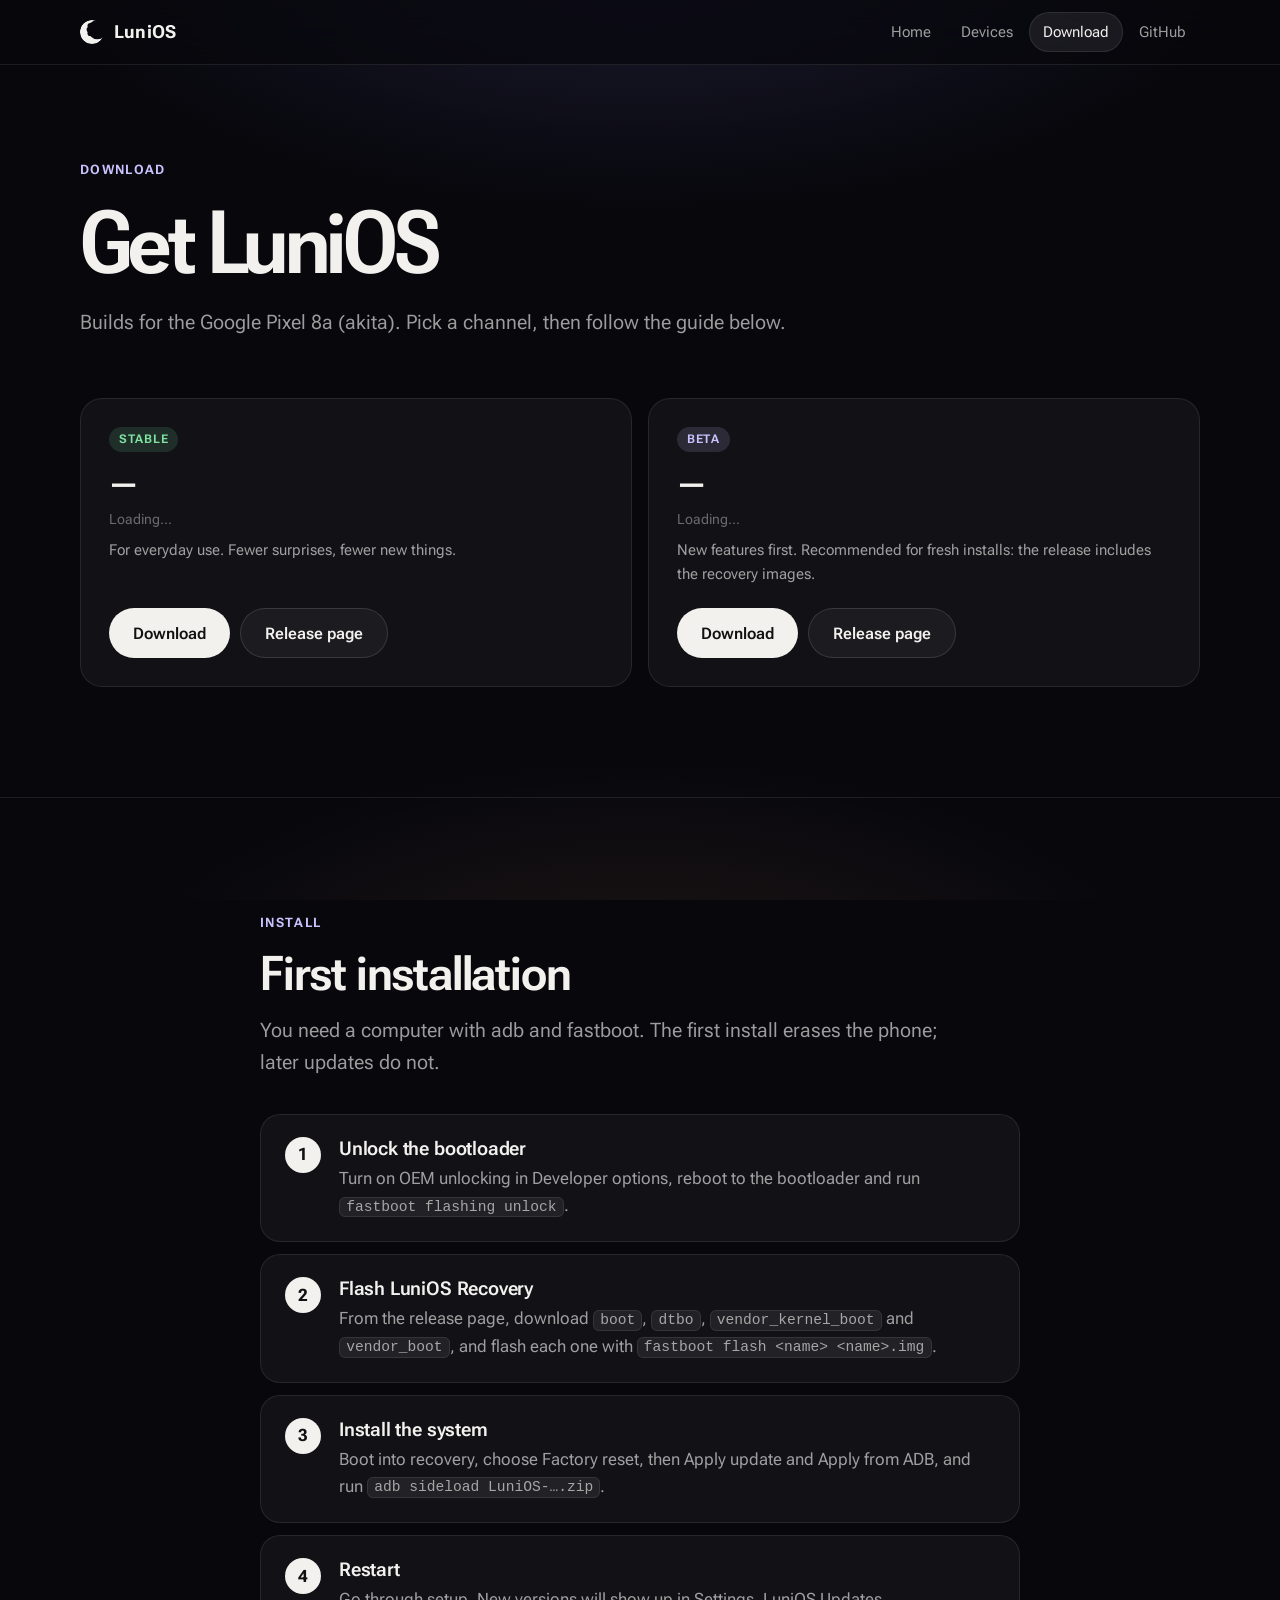
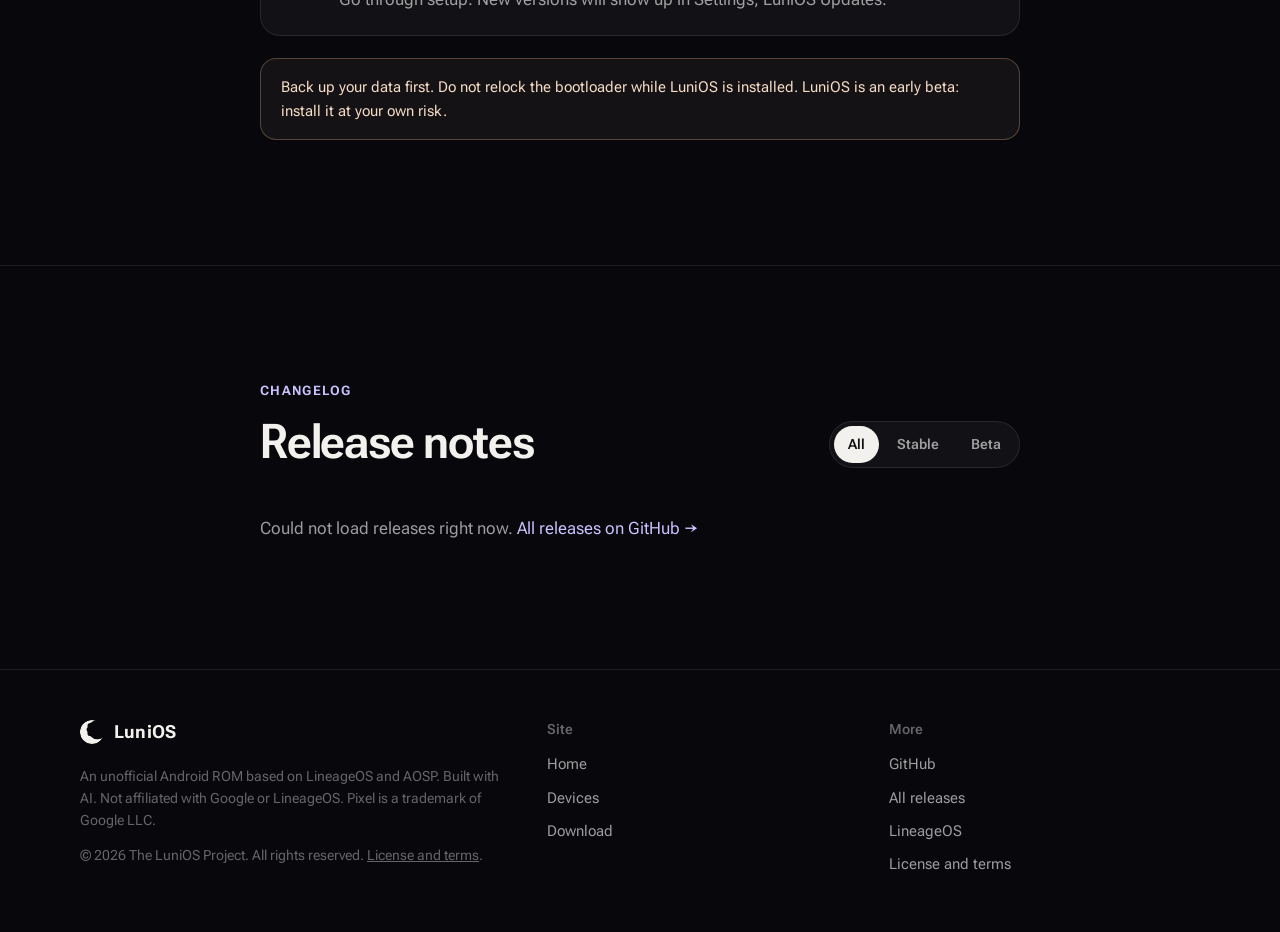
==== docs/download.html @ f3adbbf8 "Add LuniOS website" ====
<!doctype html>
<html lang="en">
<head>
<meta charset="utf-8">
<meta name="viewport" content="width=device-width, initial-scale=1, viewport-fit=cover">
<title>Download · LuniOS</title>
<meta name="description" content="Download LuniOS for the Google Pixel 8a and learn how to install it.">
<meta name="theme-color" content="#07070C">
<meta name="color-scheme" content="dark">
<meta property="og:title" content="LuniOS">
<meta property="og:description" content="A calm, glassy Android ROM based on LineageOS. First device: Pixel 8a.">
<meta property="og:image" content="assets/shots/luni-settings.webp">
<link rel="icon" href="assets/favicon.svg" type="image/svg+xml">
<link rel="preconnect" href="https://fonts.googleapis.com">
<link rel="preconnect" href="https://fonts.gstatic.com" crossorigin>
<link href="https://fonts.googleapis.com/css2?family=Roboto+Flex:opsz,wght@8..144,300..800&display=swap" rel="stylesheet">
<link rel="stylesheet" href="css/site.css">
<script>document.documentElement.classList.add('js')</script>
</head>
<body>
<a class="skip" href="#main">Skip to content</a>

<header class="nav">
  <div class="wrap nav-in">
    <a class="brand" href="./"><img src="assets/logo.svg" width="24" height="24" alt="">LuniOS</a>
    <nav class="links" id="links" aria-label="Main">
      <span class="pill" aria-hidden="true"></span>
      <a href="./">Home</a>
      <a href="devices.html">Devices</a>
      <a href="download.html" aria-current="page">Download</a>
      <a href="https://github.com/project-patina/lunios-updates">GitHub</a>
    </nav>
    <button class="menu-btn" type="button" id="menu" aria-label="Menu" aria-expanded="false" aria-controls="links"><span></span><span></span></button>
  </div>
</header>

<main id="main">

  <section class="page-head">
    <div class="wrap">
      <span class="kicker rv">Download</span>
      <h1 class="rv" style="--d:1">Get LuniOS</h1>
      <p class="lead rv" style="--d:2">Builds for the Google Pixel 8a (akita). Pick a channel, then follow the guide below.</p>
    </div>
  </section>

  <section class="section" style="padding-top:20px">
    <div class="wrap">
      <div class="channels">
        <article class="chan rv" id="ch-RELEASE">
          <span class="pill-tag">Stable</span>
          <h3 class="v">&mdash;</h3>
          <p class="meta">Loading…</p>
          <p class="desc">For everyday use. Fewer surprises, fewer new things.</p>
          <div class="btns"><a class="btn btn-primary dl" href="https://github.com/project-patina/lunios-updates/releases">Download</a><a class="btn btn-ghost page" href="https://github.com/project-patina/lunios-updates/releases">Release page</a></div>
        </article>
        <article class="chan rv" style="--d:1" id="ch-BETA">
          <span class="pill-tag beta">Beta</span>
          <h3 class="v">&mdash;</h3>
          <p class="meta">Loading…</p>
          <p class="desc">New features first. Recommended for fresh installs: the release includes the recovery images.</p>
          <div class="btns"><a class="btn btn-primary dl" href="https://github.com/project-patina/lunios-updates/releases">Download</a><a class="btn btn-ghost page" href="https://github.com/project-patina/lunios-updates/releases">Release page</a></div>
        </article>
      </div>
    </div>
  </section>

  <section class="section" id="install">
    <div class="narrow">
      <span class="kicker rv">Install</span>
      <h2 class="rv">First installation</h2>
      <p class="lead rv">You need a computer with adb and fastboot. The first install erases the phone; later updates do not.</p>
      <ol class="steps">
        <li class="rv"><div><h3>Unlock the bootloader</h3><p>Turn on OEM unlocking in Developer options, reboot to the bootloader and run <code>fastboot flashing unlock</code>.</p></div></li>
        <li class="rv"><div><h3>Flash LuniOS Recovery</h3><p>From the release page, download <code>boot</code>, <code>dtbo</code>, <code>vendor_kernel_boot</code> and <code>vendor_boot</code>, and flash each one with <code>fastboot flash &lt;name&gt; &lt;name&gt;.img</code>.</p></div></li>
        <li class="rv"><div><h3>Install the system</h3><p>Boot into recovery, choose Factory reset, then Apply update and Apply from ADB, and run <code>adb sideload LuniOS-….zip</code>.</p></div></li>
        <li class="rv"><div><h3>Restart</h3><p>Go through setup. New versions will show up in Settings, LuniOS Updates.</p></div></li>
      </ol>
      <p class="note rv">Back up your data first. Do not relock the bootloader while LuniOS is installed. LuniOS is an early beta: install it at your own risk.</p>
    </div>
  </section>

  <section class="section" id="changelog">
    <div class="narrow">
      <div class="feed-head">
        <div>
          <span class="kicker rv">Changelog</span>
          <h2 class="rv" style="margin:0">Release notes</h2>
        </div>
        <div class="seg rv" role="tablist" id="feed-tabs">
          <button role="tab" data-c="all" aria-selected="true">All</button>
          <button role="tab" data-c="RELEASE" aria-selected="false">Stable</button>
          <button role="tab" data-c="BETA" aria-selected="false">Beta</button>
        </div>
      </div>
      <div class="feed" id="feed"><p class="muted">Loading…</p></div>
    </div>
  </section>

</main>

<footer class="foot">
  <div class="wrap foot-in">
    <div>
      <a class="brand" href="./"><img src="assets/logo.svg" width="24" height="24" alt="">LuniOS</a>
      <p>An unofficial Android ROM based on LineageOS and AOSP. Built with AI. Not affiliated with Google or LineageOS. Pixel is a trademark of Google LLC.</p>
      <p>© 2026 The LuniOS Project. All rights reserved. <a href="legal.html" style="text-decoration:underline">License and terms</a>.</p>
    </div>
    <div><h4>Site</h4><ul><li><a href="./">Home</a></li><li><a href="devices.html">Devices</a></li><li><a href="download.html">Download</a></li></ul></div>
    <div><h4>More</h4><ul><li><a href="https://github.com/project-patina/lunios-updates">GitHub</a></li><li><a href="https://github.com/project-patina/lunios-updates/releases">All releases</a></li><li><a href="https://lineageos.org">LineageOS</a></li><li><a href="legal.html">License and terms</a></li></ul></div>
  </div>
</footer>

<script src="js/site.js" defer></script>
</body>
</html>
---- docs/css/site.css ----
/* LuniOS website. Static, GitHub Pages friendly (relative paths, no build step). */
@view-transition { navigation: auto; }

:root {
  --bg: #07070C;
  --bg-2: #0D0D15;
  --ink: #F3F1EE;
  --mute: rgba(243, 241, 238, .64);
  --faint: rgba(243, 241, 238, .40);
  --line: rgba(255, 255, 255, .09);
  --card: rgba(255, 255, 255, .045);
  --card-hi: rgba(255, 255, 255, .075);
  --rim: rgba(255, 255, 255, .13);
  --accent: #C9C2FF;
  --accent-ink: #15131F;
  --warm: #F5C8A4;
  --ok: #7EE2A0;
  --spring: cubic-bezier(.34, 1.4, .64, 1);
  --ease: cubic-bezier(.22, 1, .36, 1);
  color-scheme: dark;
}
* { box-sizing: border-box; }
html { scroll-behavior: smooth; -webkit-text-size-adjust: 100%; }
body {
  margin: 0; background: var(--bg); color: var(--ink);
  font-family: "Roboto Flex", system-ui, -apple-system, "Segoe UI", sans-serif;
  font-size: 17px; line-height: 1.6; -webkit-font-smoothing: antialiased; overflow-x: hidden;
}
body::before { /* calm night sky behind everything */
  content: ""; position: fixed; inset: 0; z-index: -1; pointer-events: none;
  background:
    radial-gradient(70% 45% at 50% -8%, rgba(150, 140, 255, .16), transparent 70%),
    radial-gradient(60% 40% at 50% 112%, rgba(245, 170, 120, .10), transparent 70%),
    var(--bg);
}
img { display: block; max-width: 100%; }
a { color: inherit; text-decoration: none; }
button { font: inherit; color: inherit; background: none; border: 0; cursor: pointer; padding: 0; }
code { font-family: ui-monospace, "SF Mono", Menlo, monospace; font-size: .86em; background: rgba(255,255,255,.07); border: 1px solid var(--line); padding: .1em .42em; border-radius: 6px; }
:focus-visible { outline: 2px solid var(--accent); outline-offset: 3px; border-radius: 10px; }
.skip { position: absolute; left: -999px; top: 8px; z-index: 100; background: var(--ink); color: var(--bg); padding: 8px 14px; border-radius: 10px; }
.skip:focus { left: 12px; }
.wrap { width: min(1120px, 100% - 32px); margin-inline: auto; }
.narrow { width: min(760px, 100% - 32px); margin-inline: auto; }
.muted { color: var(--mute); }
.small { font-size: 14px; }

/* ---------- nav (persists across page transitions) ---------- */
.nav { position: sticky; top: 0; z-index: 50; view-transition-name: nav; background: rgba(7,7,12,.72); -webkit-backdrop-filter: blur(18px) saturate(140%); backdrop-filter: blur(18px) saturate(140%); border-bottom: 1px solid var(--line); }
.nav-in { display: flex; align-items: center; gap: 8px; height: 64px; }
.brand { display: inline-flex; align-items: center; gap: 10px; font-weight: 700; font-size: 18px; letter-spacing: .01em; margin-right: auto; }
.brand img { width: 24px; height: 24px; }
.links { position: relative; display: flex; gap: 2px; }
.links a { position: relative; z-index: 1; padding: 8px 14px; border-radius: 999px; font-size: 15px; color: var(--mute); transition: color .25s; }
.links a:hover, .links a[aria-current="page"] { color: var(--ink); }
.links .pill { position: absolute; z-index: 0; top: 0; height: 100%; border-radius: 999px; background: var(--card-hi); border: 1px solid var(--line); transition: left .5s var(--spring), width .5s var(--spring), opacity .2s; opacity: 0; pointer-events: none; }
.menu-btn { display: none; width: 40px; height: 40px; border-radius: 50%; border: 1px solid var(--line); }
.menu-btn span { display: block; width: 16px; height: 1.5px; margin: 4px auto; background: var(--ink); }
@media (max-width: 820px) {
  .menu-btn { display: block; }
  .links { position: absolute; top: 64px; left: 0; right: 0; flex-direction: column; padding: 8px 16px 16px; background: rgba(7,7,12,.96); border-bottom: 1px solid var(--line); transform: translateY(-8px); opacity: 0; pointer-events: none; transition: opacity .25s, transform .35s var(--ease); }
  .links.open { opacity: 1; transform: none; pointer-events: auto; }
  .links a { padding: 12px 8px; font-size: 17px; }
  .links .pill { display: none; }
}

/* ---------- buttons ---------- */
.btn { display: inline-flex; align-items: center; justify-content: center; gap: 8px; height: 50px; padding: 0 24px; border-radius: 999px; font-weight: 600; font-size: 16px; transition: transform .45s var(--spring), background .25s, border-color .25s; }
.btn:hover { transform: translateY(-2px); }
.btn:active { transform: scale(.95); transition-duration: .12s; }
.btn-primary { background: var(--ink); color: #111; }
.btn-ghost { border: 1px solid var(--rim); background: var(--card); }
.btn-ghost:hover { border-color: rgba(255,255,255,.26); }
.btn-sm { height: 40px; padding: 0 16px; font-size: 14px; }

/* ---------- type ---------- */
h1, h2, h3 { margin: 0; font-weight: 600; letter-spacing: -.025em; line-height: 1.08; }
h1 { font-size: clamp(44px, 7vw, 88px); letter-spacing: -.04em; }
h2 { font-size: clamp(30px, 4.2vw, 48px); margin-bottom: 14px; text-wrap: balance; }
h3 { font-size: 19px; letter-spacing: -.01em; margin-bottom: 8px; line-height: 1.25; }
.kicker { display: inline-block; margin-bottom: 14px; color: var(--accent); font-size: 13px; font-weight: 700; letter-spacing: .1em; text-transform: uppercase; }
.lead { font-size: clamp(17px, 1.7vw, 20px); color: var(--mute); margin: 0; max-width: 36em; text-wrap: pretty; }
.center { text-align: center; }
.center .lead { margin-inline: auto; }
.section { padding: 110px 0; }
.section + .section { border-top: 1px solid var(--line); }
@media (max-width: 760px) { .section { padding: 76px 0; } }

/* ---------- page transitions + scroll reveal ---------- */
main { view-transition-name: page; }
::view-transition-old(page) { animation: page-out .28s var(--ease) both; }
::view-transition-new(page) { animation: page-in .55s var(--ease) both; }
@keyframes page-out { to { opacity: 0; transform: translateY(-14px); filter: blur(4px); } }
@keyframes page-in { from { opacity: 0; transform: translateY(22px); filter: blur(6px); } }
.js .rv { opacity: 0; transform: translateY(28px); transition: opacity .9s var(--ease), transform 1s var(--ease); transition-delay: calc(var(--d, 0) * 90ms); }
.js .rv.in { opacity: 1; transform: none; }

/* ---------- hero ---------- */
.hero { padding: 90px 0 0; text-align: center; overflow: hidden; }
.hero .lead { margin: 22px auto 34px; }
.badge-line { display: inline-flex; align-items: center; gap: 10px; padding: 6px 14px 6px 8px; border-radius: 999px; border: 1px solid var(--line); background: var(--card); font-size: 14px; color: var(--mute); margin-bottom: 28px; transition: border-color .2s, color .2s; }
.badge-line:hover { color: var(--ink); border-color: var(--rim); }
.badge-line b { padding: 2px 9px; border-radius: 999px; font-size: 12px; background: var(--accent); color: var(--accent-ink); }
.cta { display: flex; gap: 12px; justify-content: center; flex-wrap: wrap; }
.hero-phones { position: relative; height: clamp(400px, 58vw, 660px); margin-top: 64px; }
.hero-phones img { position: absolute; left: 50%; top: 0; width: clamp(190px, 25vw, 300px); height: auto; transform-origin: 50% 100%; filter: drop-shadow(0 40px 50px rgba(0,0,0,.6)); transition: transform 1.5s var(--spring), opacity 1s var(--ease); }
.hero-phones .p1 { z-index: 1; transform: translateX(-50%) translateX(-80%) rotate(-8deg) translateY(56px) scale(.9); }
.hero-phones .p2 { z-index: 2; transform: translateX(-50%); }
.hero-phones .p3 { z-index: 1; transform: translateX(-50%) translateX(80%) rotate(8deg) translateY(56px) scale(.9); }
.hero-phones .p1, .hero-phones .p3 { transition-delay: .2s; }
.js .hero-phones:not(.in) img { opacity: 0; transform: translateX(-50%) translateY(180px) scale(.88); }
@media (max-width: 600px) {
  .hero-phones .p1 { transform: translateX(-50%) translateX(-56%) rotate(-6deg) translateY(46px) scale(.84); }
  .hero-phones .p3 { transform: translateX(-50%) translateX(56%) rotate(6deg) translateY(46px) scale(.84); }
}
.hero-fade { position: relative; z-index: 3; height: 120px; margin-top: -120px; background: linear-gradient(transparent, var(--bg)); }

/* ---------- about ---------- */
.about { display: grid; grid-template-columns: 1.1fr .9fr; gap: 56px; align-items: start; }
.about .lead + .lead { margin-top: 16px; }
.facts { display: grid; grid-template-columns: 1fr 1fr; gap: 1px; margin: 0; background: var(--line); border: 1px solid var(--line); border-radius: 22px; overflow: hidden; }
.facts div { background: var(--bg-2); padding: 20px 22px; }
.facts dt { font-size: 13px; color: var(--faint); }
.facts dd { margin: 2px 0 0; font-size: 18px; font-weight: 600; }
@media (max-width: 860px) { .about { grid-template-columns: 1fr; gap: 36px; } }

/* ---------- why grid ---------- */
.why { display: grid; grid-template-columns: repeat(3, 1fr); gap: 16px; margin-top: 48px; }
.why article { padding: 26px; border-radius: 22px; background: var(--card); border: 1px solid var(--line); transition: transform .6s var(--spring), border-color .3s, background .3s; }
.why article:hover { transform: translateY(-4px); border-color: var(--rim); background: var(--card-hi); }
.why p { margin: 0; color: var(--mute); font-size: 15.5px; }
.ic { width: 44px; height: 44px; border-radius: 14px; display: grid; place-items: center; margin-bottom: 18px; background: rgba(201,194,255,.12); color: var(--accent); }
.ic svg { width: 22px; height: 22px; fill: none; stroke: currentColor; stroke-width: 1.8; stroke-linecap: round; stroke-linejoin: round; }
@media (max-width: 900px) { .why { grid-template-columns: 1fr 1fr; } }
@media (max-width: 600px) { .why { grid-template-columns: 1fr; } }

/* ---------- screenshot gallery ---------- */
.gal-head { display: flex; justify-content: space-between; align-items: end; gap: 20px; flex-wrap: wrap; }
.gallery { margin-top: 36px; display: grid; grid-auto-flow: column; grid-auto-columns: clamp(200px, 23vw, 250px); gap: 26px; overflow-x: auto; padding: 20px max(16px, (100% - 1120px) / 2) 34px; scroll-snap-type: x mandatory; scroll-padding-inline: max(16px, (100% - 1120px) / 2); scrollbar-width: none; cursor: grab; overscroll-behavior-x: contain; }
.gallery::-webkit-scrollbar { display: none; }
.gallery.drag { cursor: grabbing; scroll-snap-type: none; }
.shot img { width: 100%; height: auto; border-radius: 26px; border: 1px solid rgba(255,255,255,.1); box-shadow: 0 30px 60px -30px rgba(0,0,0,.8); background: #111; }
.gallery figure { margin: 0; scroll-snap-align: start; transition: transform .7s var(--spring), opacity .5s; user-select: none; }
.gallery img { -webkit-user-drag: none; pointer-events: none; }
.gallery figcaption { margin-top: 16px; text-align: center; }
.gallery figcaption b { display: block; font-size: 15px; font-weight: 600; }
.gallery figcaption span { font-size: 13.5px; color: var(--faint); }
.gal-ctl { display: flex; gap: 10px; }
.gal-ctl button { width: 44px; height: 44px; border-radius: 50%; border: 1px solid var(--rim); background: var(--card); display: grid; place-items: center; transition: transform .45s var(--spring), border-color .2s, opacity .2s; }
.gal-ctl button:hover { border-color: rgba(255,255,255,.3); }
.gal-ctl button:active { transform: scale(.88); }
.gal-ctl button:disabled { opacity: .35; cursor: default; }
.gal-ctl svg { width: 18px; height: 18px; fill: none; stroke: currentColor; stroke-width: 2; stroke-linecap: round; stroke-linejoin: round; }

/* ---------- honesty ---------- */
.honest { display: grid; grid-template-columns: repeat(3, 1fr); gap: 16px; margin-top: 44px; }
.honest article { padding: 28px; border-radius: 22px; border: 1px solid var(--line); background: linear-gradient(180deg, rgba(255,255,255,.05), rgba(255,255,255,.02)); }
.honest p { margin: 0; color: var(--mute); font-size: 15.5px; }
.honest p + p { margin-top: 10px; }
.tag { display: inline-block; margin-bottom: 16px; padding: 4px 11px; border-radius: 999px; font-size: 12px; font-weight: 700; letter-spacing: .04em; border: 1px solid var(--rim); color: var(--mute); }
.tag.ai { color: var(--accent); border-color: rgba(201,194,255,.35); }
.tag.lock { color: var(--warm); border-color: rgba(245,200,164,.35); }
.tag.base { color: var(--ok); border-color: rgba(126,226,160,.35); }
@media (max-width: 900px) { .honest { grid-template-columns: 1fr; } }

/* ---------- devices ---------- */
.devices { display: grid; grid-template-columns: 1.7fr 1fr; gap: 16px; margin-top: 40px; align-items: stretch; }
@media (max-width: 880px) { .devices { grid-template-columns: 1fr; } }
.dev { padding: 26px; border-radius: 22px; border: 1px solid var(--line); background: var(--card); display: flex; flex-direction: column; }
.dev .code { font-family: ui-monospace, Menlo, monospace; font-size: 13px; color: var(--faint); }
.dev h3 { font-size: 26px; margin: 8px 0 12px; }
.dev dl { display: grid; grid-template-columns: auto 1fr; gap: 6px 16px; margin: 4px 0 24px; font-size: 14.5px; }
.dev dt { color: var(--faint); }
.dev dd { margin: 0; }
.dev p { margin: 0 0 22px; color: var(--mute); font-size: 15.5px; }
.dev .btn { margin-top: auto; align-self: flex-start; }
.dev.add { border-style: dashed; background: transparent; }
.dev-row { display: grid; grid-template-columns: minmax(150px, 210px) 1fr; gap: 32px; align-items: center; margin-bottom: 22px; }
.device-img { width: 100%; height: auto; filter: drop-shadow(0 30px 40px rgba(0,0,0,.55)); }
@media (max-width: 520px) { .dev-row { grid-template-columns: 1fr; } .device-img { width: 75%; margin-inline: auto; } }
.status { display: inline-flex; align-items: center; gap: 8px; font-size: 13px; font-weight: 600; color: var(--ok); }
.status::before { content: ""; width: 8px; height: 8px; border-radius: 50%; background: currentColor; box-shadow: 0 0 0 4px rgba(126,226,160,.15); }
.status.soon { color: var(--faint); }
.status.soon::before { box-shadow: none; }

/* ---------- download ---------- */
.channels { display: grid; grid-template-columns: 1fr 1fr; gap: 16px; margin-top: 40px; }
.chan { padding: 28px; border-radius: 22px; border: 1px solid var(--line); background: var(--card); display: flex; flex-direction: column; min-height: 250px; }
.chan h3 { font-size: 32px; margin: 12px 0 4px; }
.chan .meta { color: var(--faint); font-size: 14px; margin: 0 0 8px; }
.chan .desc { color: var(--mute); font-size: 15px; margin: 0 0 22px; }
.chan .btns { display: flex; gap: 10px; flex-wrap: wrap; margin-top: auto; }
.pill-tag { align-self: flex-start; padding: 3px 10px; border-radius: 999px; font-size: 12px; font-weight: 700; letter-spacing: .06em; text-transform: uppercase; background: rgba(126,226,160,.14); color: var(--ok); }
.pill-tag.beta { background: rgba(201,194,255,.14); color: var(--accent); }
@media (max-width: 760px) { .channels { grid-template-columns: 1fr; } }
.steps { counter-reset: s; list-style: none; padding: 0; margin: 36px 0 0; display: grid; gap: 12px; }
.steps li { counter-increment: s; display: grid; grid-template-columns: 36px 1fr; gap: 18px; padding: 22px 24px; border-radius: 20px; border: 1px solid var(--line); background: var(--card); }
.steps li::before { content: counter(s); width: 36px; height: 36px; border-radius: 50%; display: grid; place-items: center; font-weight: 700; background: var(--ink); color: #111; }
.steps h3 { margin-bottom: 4px; }
.steps p { margin: 0; color: var(--mute); }
.note { margin-top: 22px; padding: 16px 20px; border-radius: 16px; border: 1px solid rgba(245,200,164,.28); background: rgba(245,200,164,.06); color: #F5DCC6; font-size: 15px; }
.feed { margin-top: 30px; display: grid; gap: 12px; }
.rel { padding: 22px 24px; border-radius: 20px; border: 1px solid var(--line); background: var(--card); }
.rel-top { display: flex; align-items: center; gap: 12px; flex-wrap: wrap; }
.rel-top b { font-size: 18px; }
.rel-top time { margin-left: auto; color: var(--faint); font-size: 14px; }
.rel-body { color: var(--mute); font-size: 15px; margin-top: 10px; }
.rel-body h4 { color: var(--ink); font-size: 14.5px; margin: 14px 0 4px; }
.rel-body ul { margin: 4px 0; padding-left: 20px; }
.rel-body p { margin: 6px 0; }
.rel-body strong { color: var(--ink); font-weight: 600; }
.rel summary { cursor: pointer; color: var(--accent); font-size: 14px; font-weight: 600; margin-top: 10px; }
.seg { display: inline-flex; gap: 4px; padding: 4px; border-radius: 999px; border: 1px solid var(--line); background: var(--card); }
.seg button { padding: 7px 14px; border-radius: 999px; font-size: 14px; font-weight: 600; color: var(--mute); transition: background .3s, color .2s; }
.seg button[aria-selected="true"] { background: var(--ink); color: #111; }
.feed-head { display: flex; justify-content: space-between; align-items: end; gap: 16px; flex-wrap: wrap; }

/* ---------- FAQ ---------- */
.faq details { border-bottom: 1px solid var(--line); }
.faq summary { cursor: pointer; list-style: none; display: flex; justify-content: space-between; gap: 16px; padding: 22px 0; font-size: 18px; font-weight: 600; }
.faq summary::-webkit-details-marker { display: none; }
.faq summary::after { content: "+"; color: var(--mute); font-size: 24px; line-height: 1; transition: transform .45s var(--spring); }
.faq details[open] summary::after { transform: rotate(45deg); }
.faq p { margin: 0 0 22px; color: var(--mute); }

/* ---------- page header (subpages) ---------- */
.page-head { padding: 90px 0 0; }
.page-head .lead { margin-top: 16px; }

/* ---------- legal ---------- */
.legal { color: var(--mute); font-size: 16.5px; }
.legal h2 { font-size: 24px; color: var(--ink); margin: 40px 0 10px; }
.legal p { margin: 0 0 14px; }
.legal p:first-child { color: var(--ink); font-weight: 600; }
.legal ul { margin: 0 0 14px; padding-left: 22px; }
.legal li { margin: 6px 0; }
.legal a { color: var(--accent); text-decoration: underline; text-underline-offset: 3px; }

/* ---------- footer ---------- */
.foot { border-top: 1px solid var(--line); padding: 48px 0 56px; }
.foot-in { display: grid; grid-template-columns: 1.4fr 1fr 1fr; gap: 32px; }
.foot p { margin: 12px 0 0; color: var(--faint); font-size: 14px; max-width: 34em; }
.foot h4 { margin: 0 0 10px; font-size: 14px; color: var(--faint); font-weight: 600; }
.foot ul { list-style: none; padding: 0; margin: 0; display: grid; gap: 6px; }
.foot ul a { color: var(--mute); font-size: 15px; }
.foot ul a:hover { color: var(--ink); }
@media (max-width: 760px) { .foot-in { grid-template-columns: 1fr 1fr; } .foot-in > :first-child { grid-column: 1 / -1; } }

@media (prefers-reduced-motion: reduce) {
  *, *::before, *::after { animation: none !important; transition-duration: .01ms !important; }
  ::view-transition-old(page), ::view-transition-new(page) { animation: none; }
  .js .rv { opacity: 1; transform: none; }
  .js .hero-phones:not(.in) img { opacity: 1; }
}
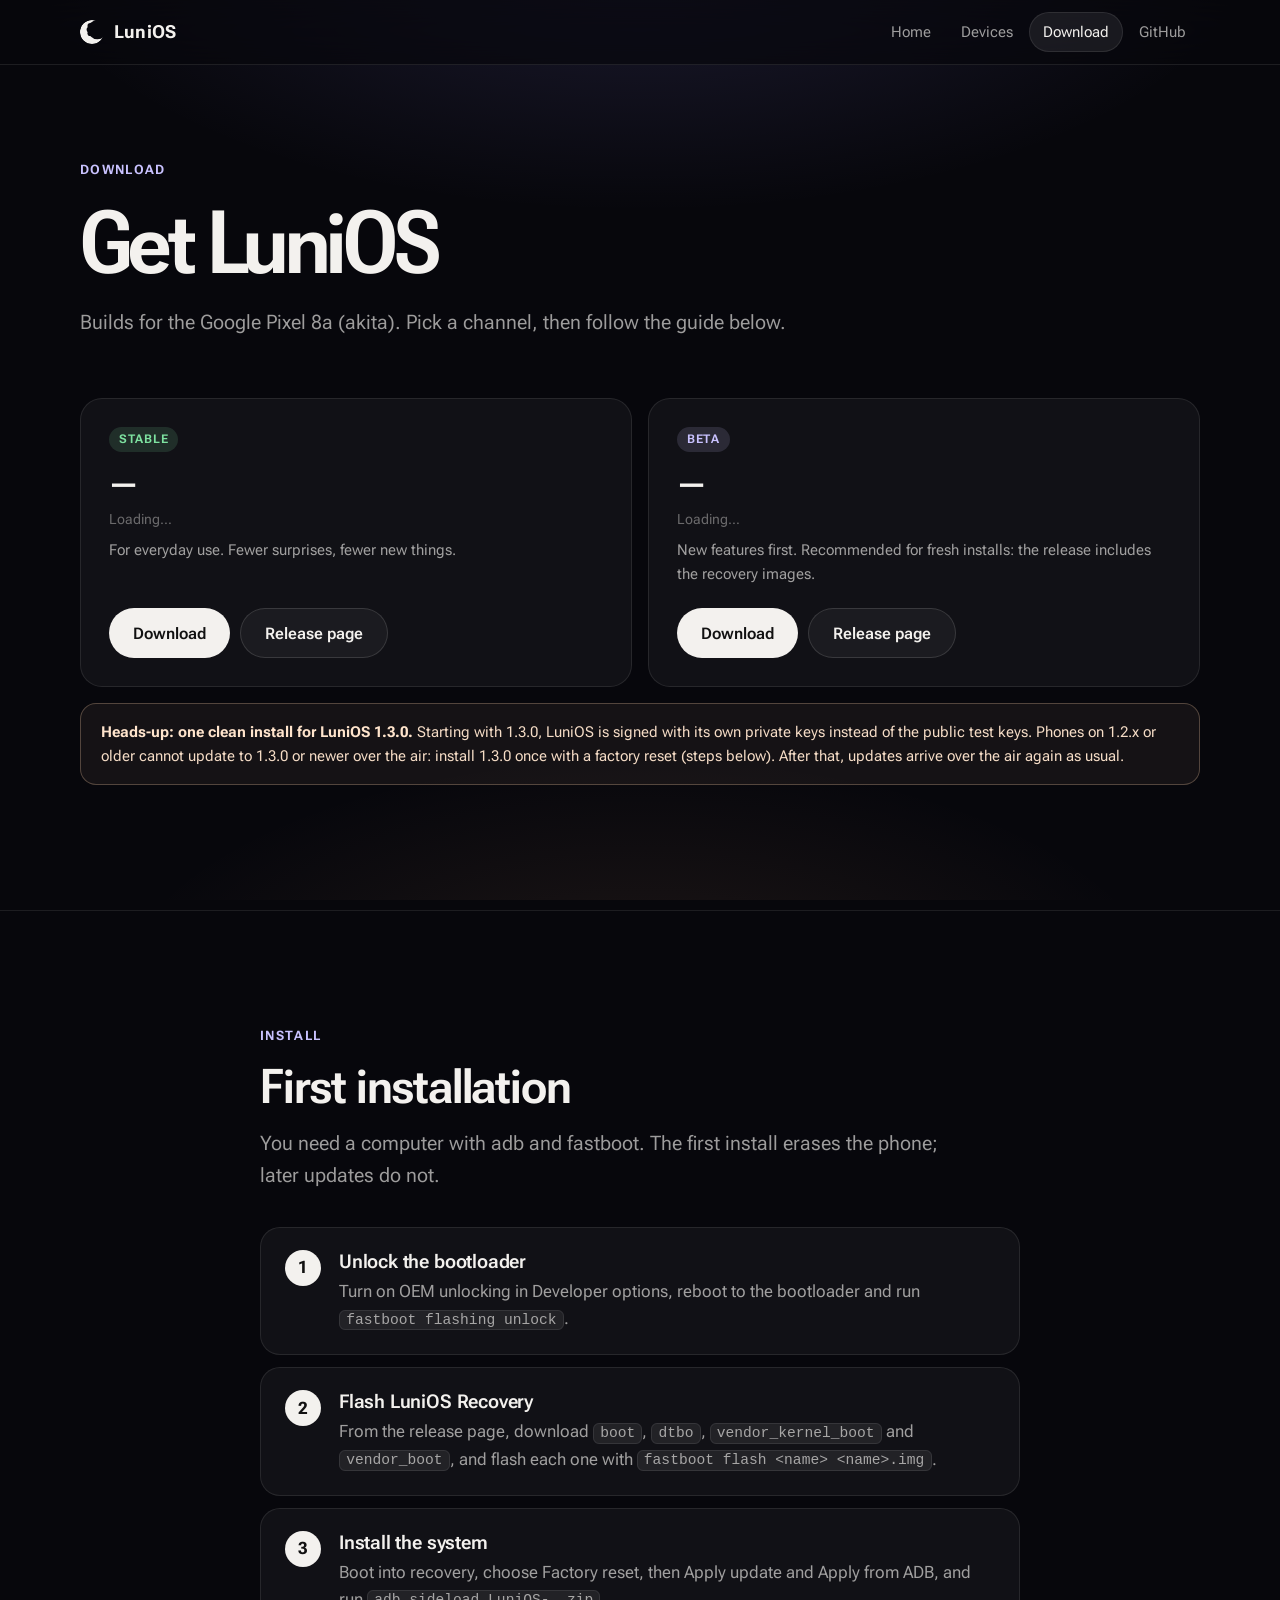
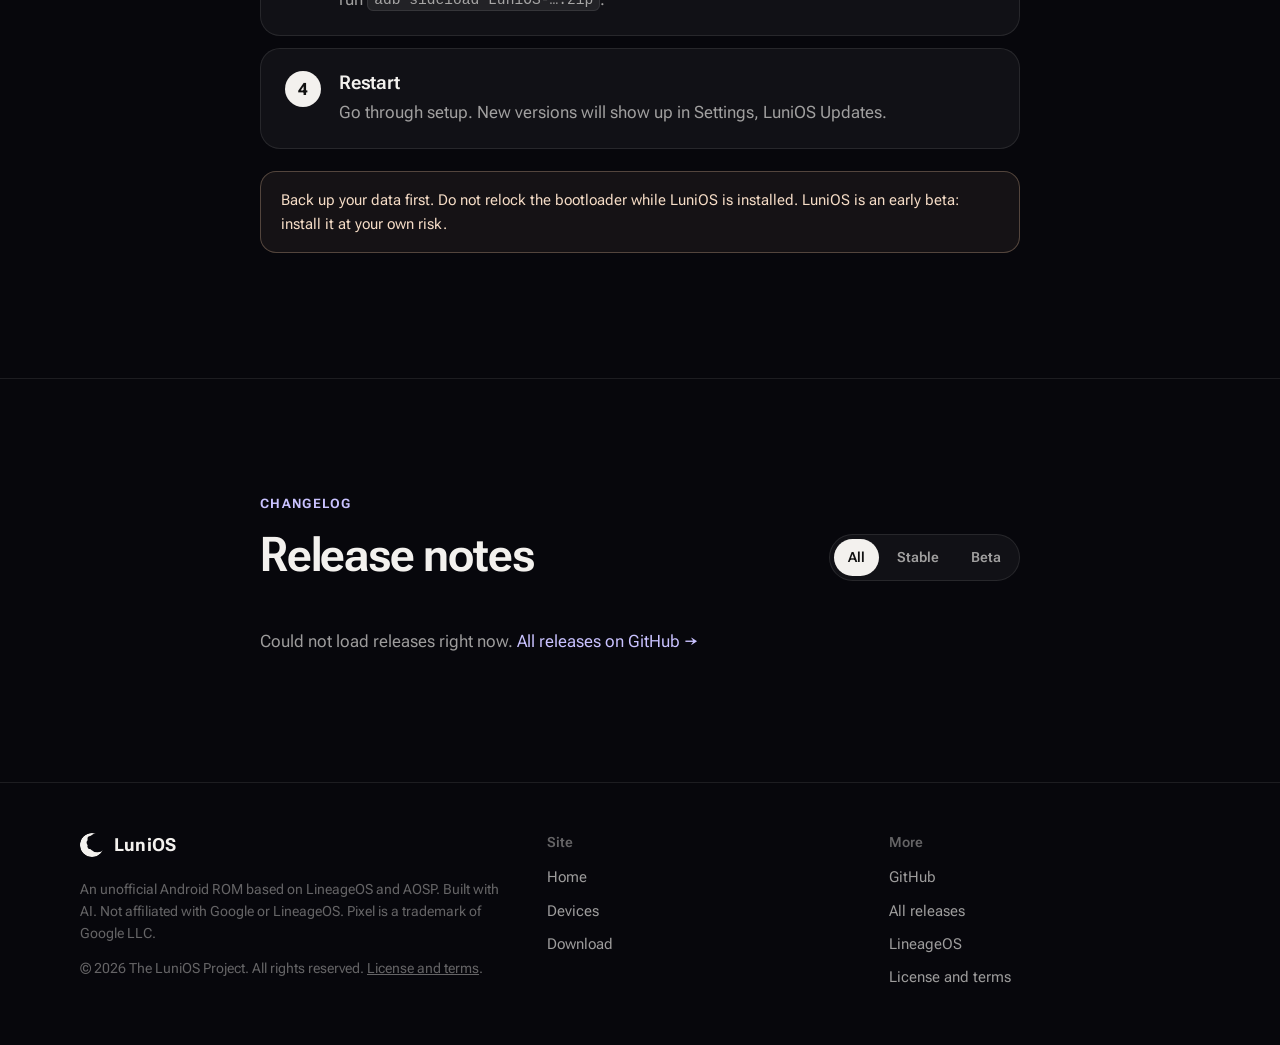
==== commit aa6349c5: "Website: note about the one-time clean install for 1.3.0" ====
--- a/docs/download.html
+++ b/docs/download.html
@@ -62,6 +62,7 @@
           <div class="btns"><a class="btn btn-primary dl" href="https://github.com/project-patina/lunios-updates/releases">Download</a><a class="btn btn-ghost page" href="https://github.com/project-patina/lunios-updates/releases">Release page</a></div>
         </article>
       </div>
+      <p class="note rv" style="margin-top:16px"><strong>Heads-up: one clean install for LuniOS 1.3.0.</strong> Starting with 1.3.0, LuniOS is signed with its own private keys instead of the public test keys. Phones on 1.2.x or older cannot update to 1.3.0 or newer over the air: install 1.3.0 once with a factory reset (steps below). After that, updates arrive over the air again as usual.</p>
     </div>
   </section>
 
--- a/docs/css/site.css
+++ b/docs/css/site.css
@@ -199,6 +199,7 @@
 .steps h3 { margin-bottom: 4px; }
 .steps p { margin: 0; color: var(--mute); }
 .note { margin-top: 22px; padding: 16px 20px; border-radius: 16px; border: 1px solid rgba(245,200,164,.28); background: rgba(245,200,164,.06); color: #F5DCC6; font-size: 15px; }
+.note strong { color: #FFE4CC; }
 .feed { margin-top: 30px; display: grid; gap: 12px; }
 .rel { padding: 22px 24px; border-radius: 20px; border: 1px solid var(--line); background: var(--card); }
 .rel-top { display: flex; align-items: center; gap: 12px; flex-wrap: wrap; }
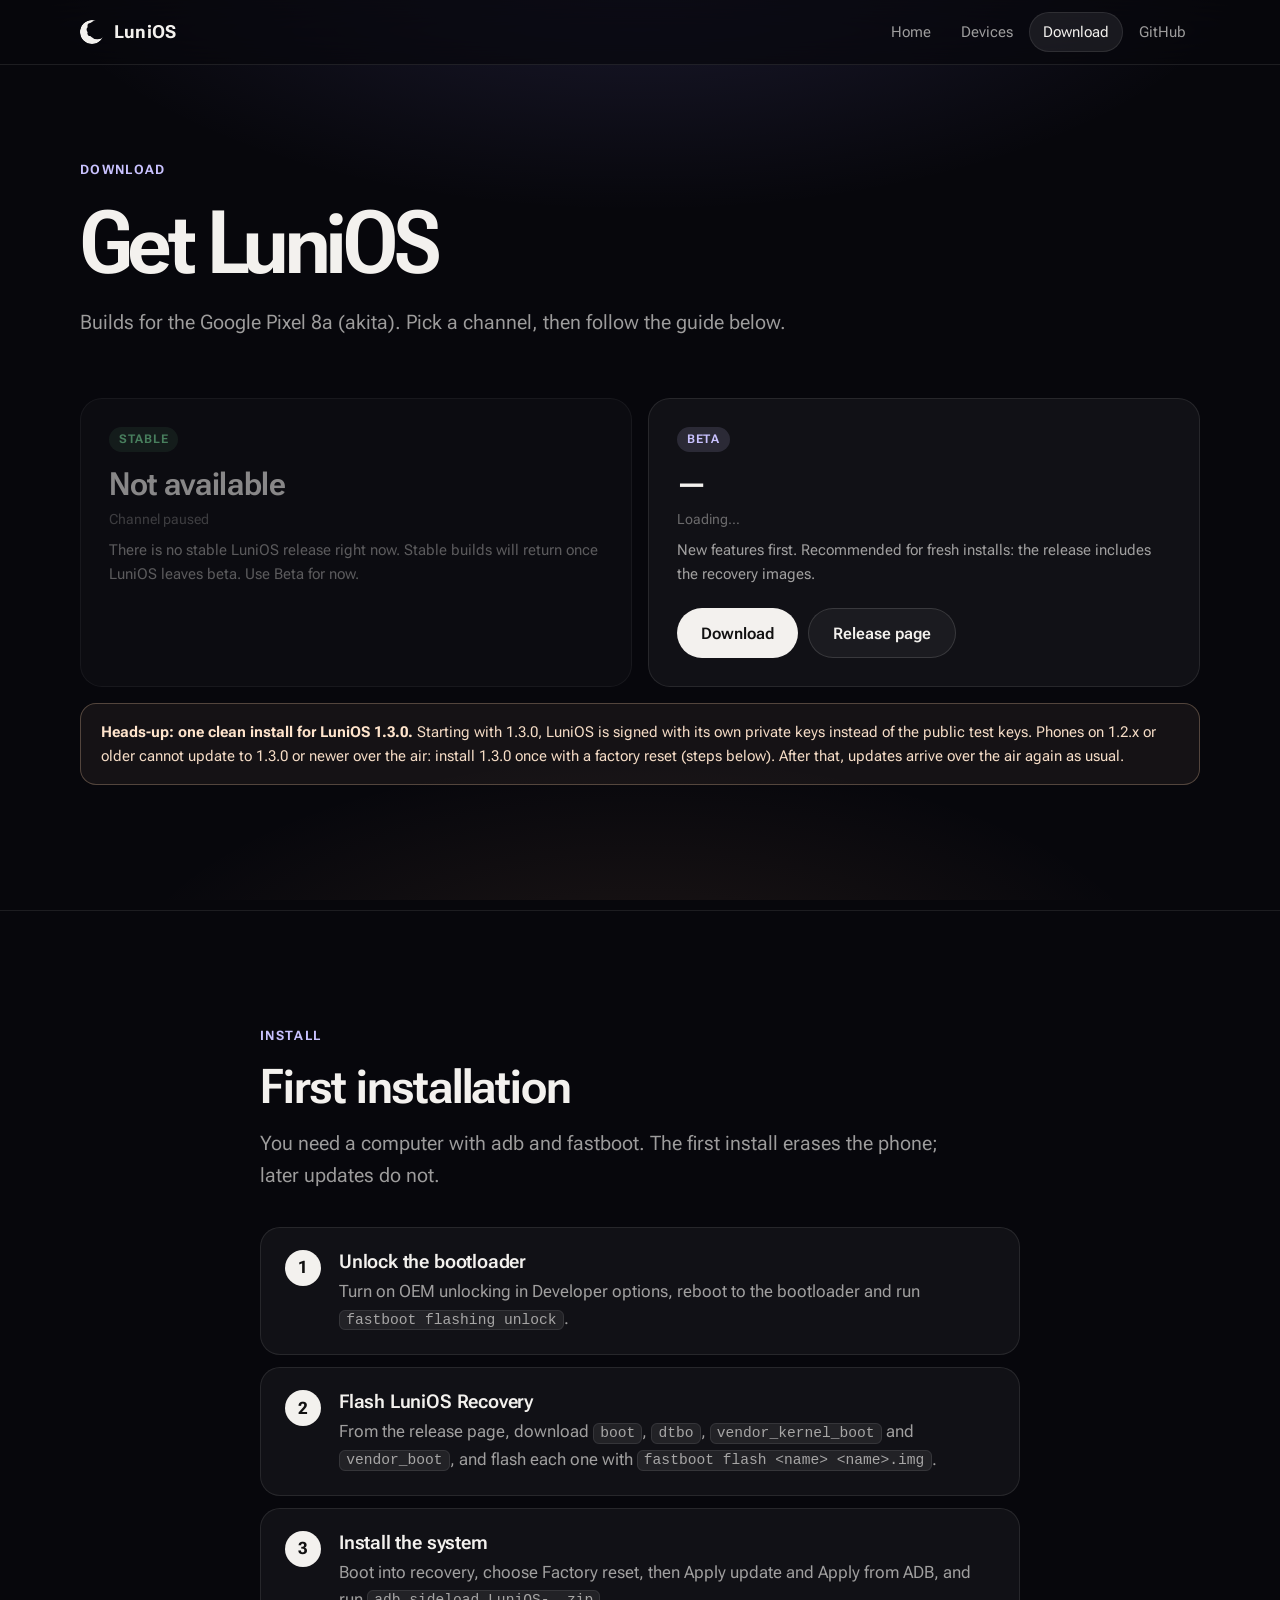
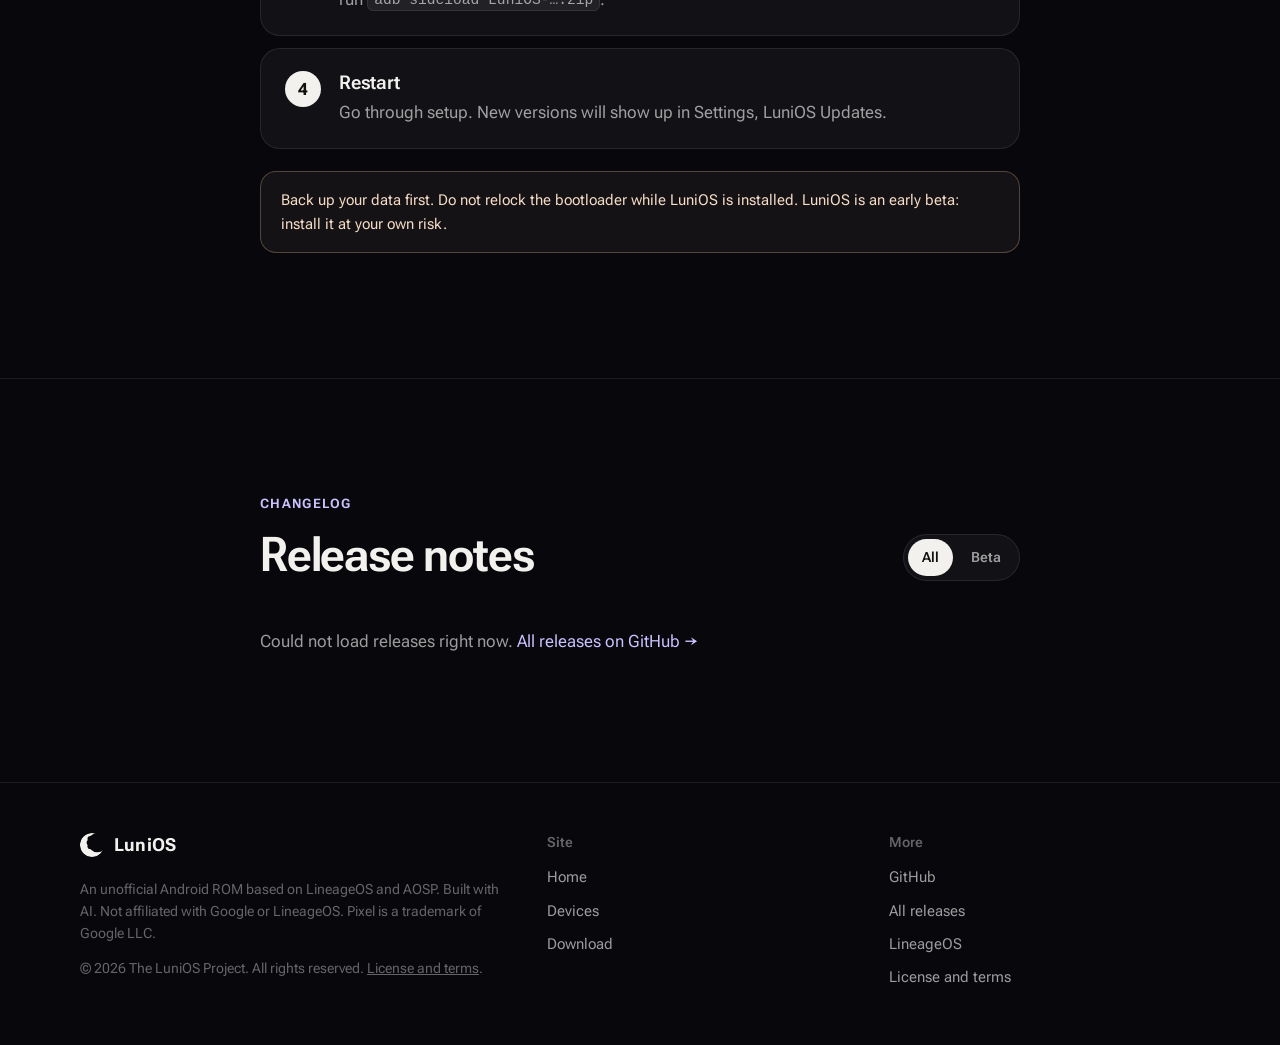
==== commit e97de5f9: "Site: Stable channel paused, Beta only Co-Authored-By: Claude Opus 5.5 <noreply@anthropic.com>" ====
--- a/docs/download.html
+++ b/docs/download.html
@@ -47,12 +47,11 @@
   <section class="section" style="padding-top:20px">
     <div class="wrap">
       <div class="channels">
-        <article class="chan rv" id="ch-RELEASE">
+        <article class="chan rv" aria-disabled="true" style="opacity:.55">
           <span class="pill-tag">Stable</span>
-          <h3 class="v">&mdash;</h3>
-          <p class="meta">Loading…</p>
-          <p class="desc">For everyday use. Fewer surprises, fewer new things.</p>
-          <div class="btns"><a class="btn btn-primary dl" href="https://github.com/project-patina/lunios-updates/releases">Download</a><a class="btn btn-ghost page" href="https://github.com/project-patina/lunios-updates/releases">Release page</a></div>
+          <h3>Not available</h3>
+          <p class="meta">Channel paused</p>
+          <p class="desc">There is no stable LuniOS release right now. Stable builds will return once LuniOS leaves beta. Use Beta for now.</p>
         </article>
         <article class="chan rv" style="--d:1" id="ch-BETA">
           <span class="pill-tag beta">Beta</span>
@@ -90,7 +89,6 @@
         </div>
         <div class="seg rv" role="tablist" id="feed-tabs">
           <button role="tab" data-c="all" aria-selected="true">All</button>
-          <button role="tab" data-c="RELEASE" aria-selected="false">Stable</button>
           <button role="tab" data-c="BETA" aria-selected="false">Beta</button>
         </div>
       </div>
